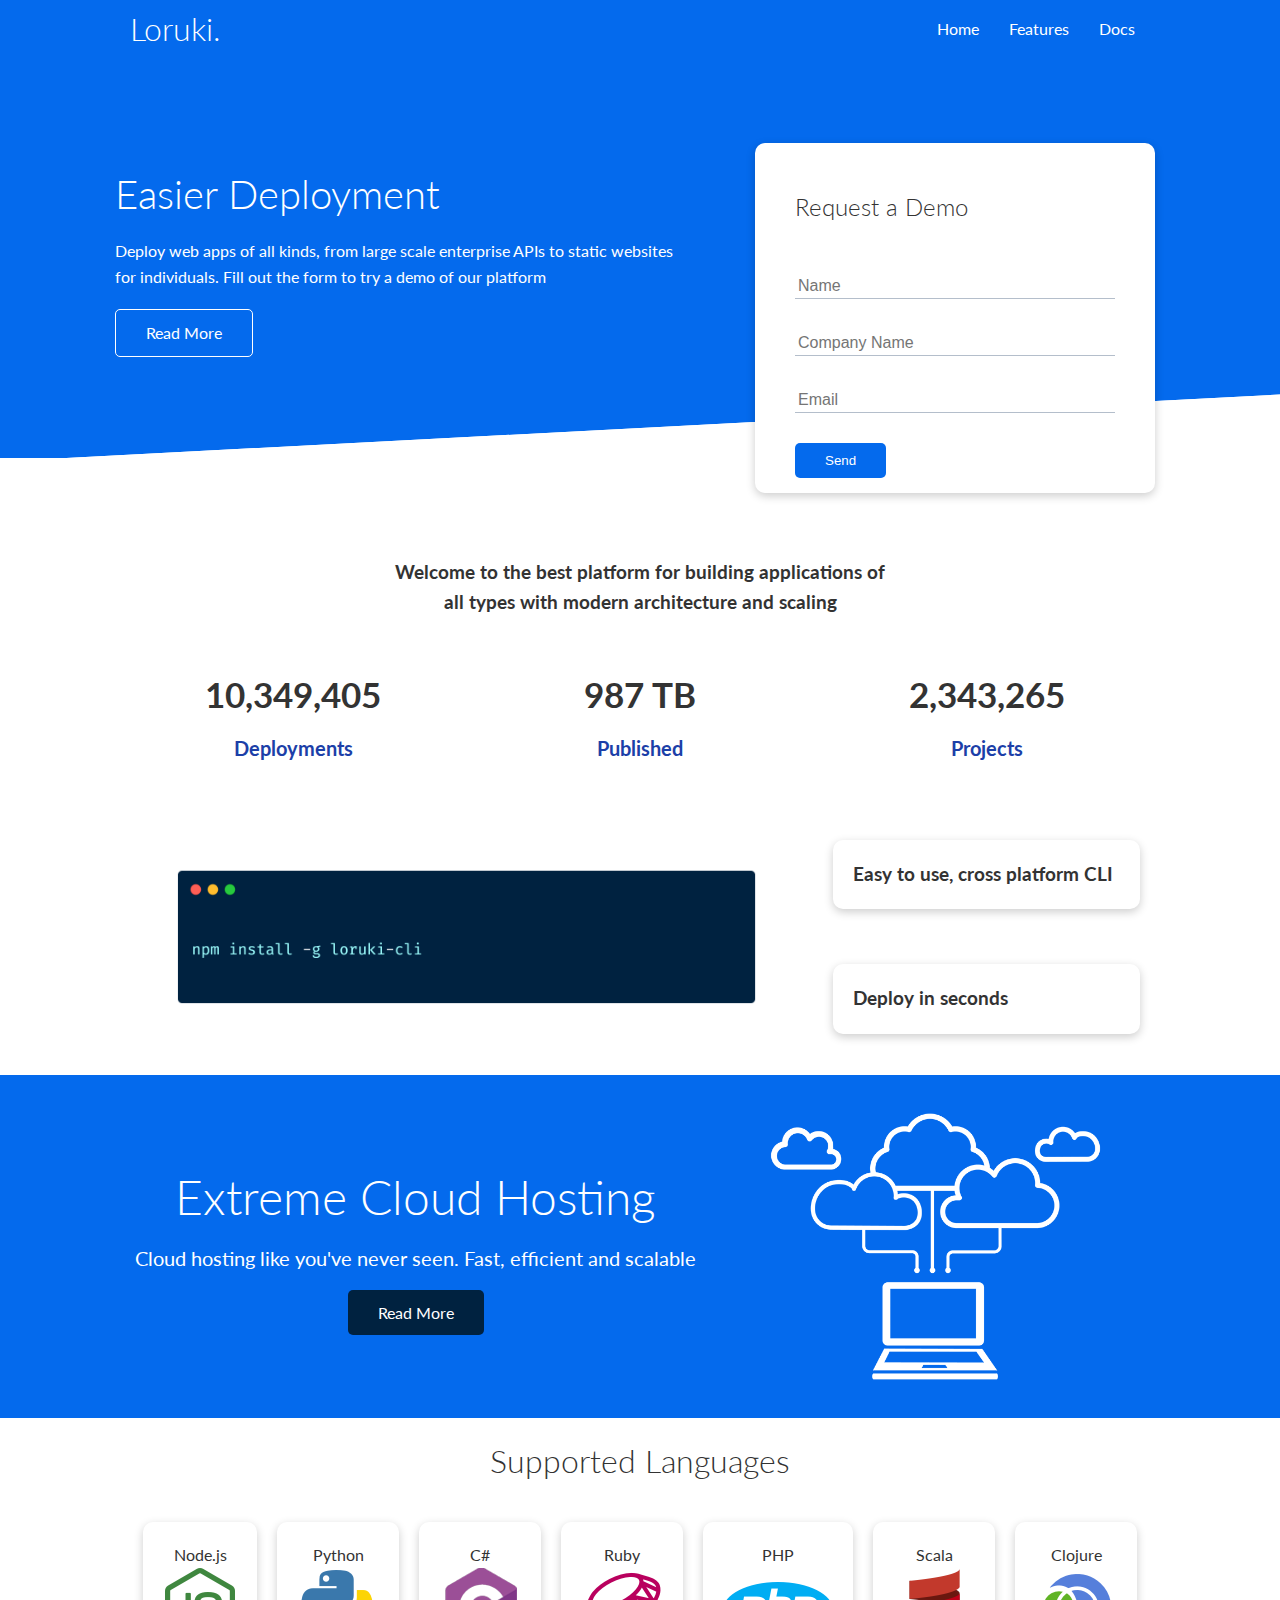
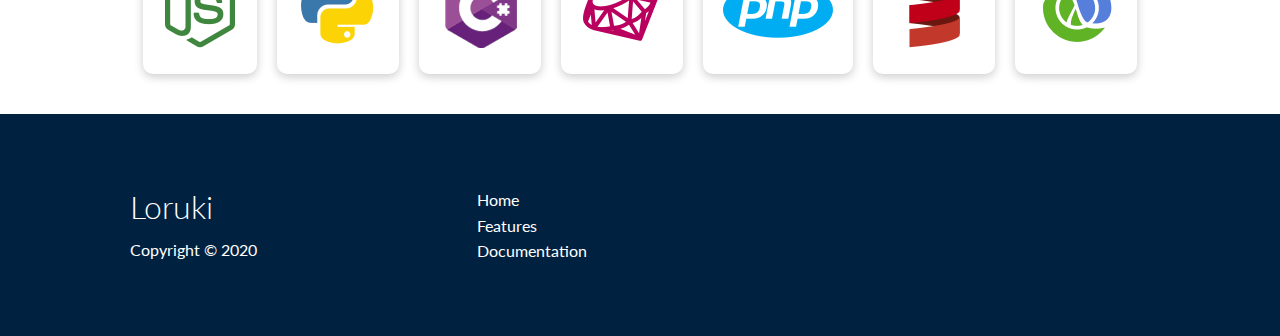
==== index.html @ 9afb68d4 "Initial commit" ====
<!DOCTYPE html>
<html lang="en">
  <head>
    <meta charset="UTF-8" />
    <meta name="viewport" content="width=device-width, initial-scale=1.0" />
    <link
      rel="stylesheet"
      href="https://cdnjs.cloudflare.com/ajax/libs/font-awesome/6.5.1/css/all.min.css"
      integrity="sha512-DTOQO9RWCH3ppGqcWaEA1BIZOC6xxalwEsw9c2QQeAIftl+Vegovlnee1c9QX4TctnWMn13TZye+giMm8e2LwA=="
      crossorigin="anonymous"
      referrerpolicy="no-referrer"
    />
    <link rel="stylesheet" href="css/utilities.css" />
    <link rel="stylesheet" href="css/style.css" />
    <title>Loruki | Cloud Hosting For Everyone</title>
  </head>
  <body>
    <!-- Navbar -->
    <div class="navbar">
      <div class="container flex">
        <h1 class="logo">Loruki.</h1>
        <nav>
          <ul>
            <li><a href="index.html">Home</a></li>
            <li><a href="features.html">Features</a></li>
            <li><a href="docs.html">Docs</a></li>
          </ul>
        </nav>
      </div>
    </div>

    <!-- Showcase -->
    <section class="showcase">
      <div class="container grid">
        <div class="showcase-text">
          <h1>Easier Deployment</h1>
          <p>
            Deploy web apps of all kinds, from large scale enterprise APIs to
            static websites for individuals. Fill out the form to try a demo of
            our platform
          </p>
          <a href="features.html" class="btn btn-outline">Read More</a>
        </div>
        <div class="showcase-form card">
          <h2>Request a Demo</h2>
          <form
            name="contact"
            method="POST"
            netlify-honeypot="bot-field"
            data-netlify="true"
          >
            <input type="hidden" name="contat" value="contact" />
            <p class="hidden">
              <label
                >Don't fill this out if you're human: <input name="bot-field"
              /></label>
            </p>
            <div class="form-control">
              <input type="text" name="name" placeholder="Name" required />
            </div>
            <div class="form-control">
              <input
                type="text"
                name="company"
                placeholder="Company Name"
                required
              />
            </div>
            <div class="form-control">
              <input type="email" name="email" placeholder="Email" required />
            </div>
            <input type="submit" value="Send" class="btn btn-primary" />
          </form>
        </div>
      </div>
    </section>

    <!-- Stats -->
    <div class="stats">
      <div class="container">
        <h3 class="stats-heading text-center my-1">
          Welcome to the best platform for building applications of all types
          with modern architecture and scaling
        </h3>

        <div class="grid grid-3 text-center my-4">
          <div>
            <i class="fas fa-server fa-3x"></i>
            <h3>10,349,405</h3>
            <p class="text-secondary">Deployments</p>
          </div>
          <div>
            <i class="fas fa-upload fa-3x"></i>
            <h3>987 TB</h3>
            <p class="text-secondary">Published</p>
          </div>
          <div>
            <i class="fas fa-project-diagram fa-3x"></i>
            <h3>2,343,265</h3>
            <p class="text-secondary">Projects</p>
          </div>
        </div>
      </div>
    </div>

    <!-- Cli -->
    <section class="cli">
      <div class="container grid">
        <img src="images/cli.png" alt="" />
        <div class="card">
          <h3>Easy to use, cross platform CLI</h3>
        </div>
        <div class="card">
          <h3>Deploy in seconds</h3>
        </div>
      </div>
    </section>

    <!-- Cloud -->
    <section class="cloud bg-primary my-2 py-2">
      <div class="container grid">
        <div class="text-center">
          <h2 class="lg">Extreme Cloud Hosting</h2>
          <p class="lead my-1">
            Cloud hosting like you've never seen. Fast, efficient and scalable
          </p>
          <a href="features.html" class="btn btn-dark">Read More</a>
        </div>
        <img src="images/cloud.png" alt="" />
      </div>
    </section>

    <!-- Languages -->
    <section class="languages">
      <h2 class="md text-center my-2">Supported Languages</h2>
      <div class="container flex">
        <div class="card">
          <div class="h4">Node.js</div>
          <img src="images/logos/node.png" />
        </div>
        <div class="card">
          <div class="h4">Python</div>
          <img src="images/logos/python.png" />
        </div>
        <div class="card">
          <div class="h4">C#</div>
          <img src="images/logos/csharp.png" />
        </div>
        <div class="card">
          <div class="h4">Ruby</div>
          <img src="images/logos/ruby.png" />
        </div>
        <div class="card">
          <div class="h4">PHP</div>
          <img src="images/logos/php.png" />
        </div>
        <div class="card">
          <div class="h4">Scala</div>
          <img src="images/logos/scala.png" />
        </div>
        <div class="card">
          <div class="h4">Clojure</div>
          <img src="images/logos/clojure.png" />
        </div>
      </div>
    </section>

    <!-- Footer -->
    <footer class="footer bg-dark py-5">
      <div class="container grid grid-3">
        <div>
          <h1>Loruki</h1>
          <p>Copyright &copy; 2020</p>
        </div>
        <nav>
          <ul>
            <li><a href="index.html">Home</a></li>
            <li><a href="features.html">Features</a></li>
            <li><a href="docs.html">Documentation</a></li>
          </ul>
        </nav>
        <div class="social">
          <a href="#"><i class="fab fa-github fa-2x"></i></a>
          <a href="#"><i class="fab fa-facebook fa-2x"></i></a>
          <a href="#"><i class="fab fa-instagram fa-2x"></i></a>
          <a href="#"><i class="fab fa-twitter fa-2x"></i></a>
        </div>
      </div>
    </footer>
  </body>
</html>
---- css/utilities.css ----
.container {
  max-width: 1100px;
  margin: 0 auto;
  overflow: auto;
  padding: 0 40px;
}

.card {
  background-color: #fff;
  color: #333f;
  border-radius: 10px;
  box-shadow: 0 3px 10px rgba(0, 0, 0, 0.2);
  padding: 20px;
  margin: 10px;
}

.btn {
  display: inline-block;
  padding: 10px 30px;
  cursor: pointer;
  background: var(--primary-color);
  color: #fff;
  border: none;
  border-radius: 5px;
}

.btn-outline {
  background-color: transparent;
  border: 1px #fff solid;
}

.btn:hover {
  transform: scale(0.98);
}

/* Backgrounds & Coloured Buttons */
.bg-primary,
.btn-primary {
  background-color: var(--primary-color);
  color: #fff;
}

.bg-secondary,
.btn-secondary {
  background-color: var(--secondary-color);
  color: #fff;
}

.bg-dark,
.btn-dark {
  background-color: var(--dark-color);
  color: #fff;
}

.bg-light,
.btn-light {
  background-color: var(--light-color);
  color: #333;
}

.bg-primary a,
.btn-primary a,
.bg-secondary a,
.btn-secondary a,
.bg-dark a,
.btn-dark a {
  color: #fff;
}

/* Text Colours */
.text-primary {
  color: var(--primary-color);
}

.text-secondary {
  color: var(--secondary-color);
}

.text-dark {
  color: var(--dark-color);
}

.text-light {
  color: var(--light-color);
}

/* Text Sizes */
.lead {
  font-size: 20px;
}

.sm {
  font-size: 1rem;
}

.md {
  font-size: 2rem;
}

.lg {
  font-size: 3rem;
}

.xl {
  font-size: 4rem;
}

.text-center {
  text-align: center;
}

/* Alert */
.alert {
  background-color: var(--light-color);
  padding: 10px 20px;
  font-weight: bold;
  margin: 15px 0;
}

.alert i {
  margin-right: 10px;
}

.alert-success {
  background-color: var(--success-color);
  color: #fff;
}

.alert-error {
  background-color: var(--error-color);
  color: #fff;
}

.flex {
  display: flex;
  justify-content: center;
  align-items: center;
  height: 100%;
}

.grid {
  display: grid;
  grid-template-columns: repeat(2, 1fr);
  gap: 20px;
  justify-content: center;
  align-items: center;
  height: 100%;
}

.grid-3 {
  grid-template-columns: repeat(3, 1fr);
}

/* Margin */
.my-1 {
  margin: 1rem 0;
}

.my-2 {
  margin: 1.5rem 0;
}

.my-3 {
  margin: 2rem 0;
}

.my-4 {
  margin: 3rem 0;
}

.my-5 {
  margin: 4rem 0;
}

.m-1 {
  margin: 1rem;
}

.m-2 {
  margin: 1.5rem;
}

.m-3 {
  margin: 2rem;
}

.m-4 {
  margin: 3rem;
}

.m-5 {
  margin: 4rem;
}

/* Padding */
.py-1 {
  padding: 1rem 0;
}

.py-2 {
  padding: 1.5rem 0;
}

.py-3 {
  padding: 2rem 0;
}

.py-4 {
  padding: 3rem 0;
}

.py-5 {
  padding: 4rem 0;
}

.p-1 {
  padding: 1rem;
}

.p-2 {
  padding: 1.5rem;
}

.p-3 {
  padding: 2rem;
}

.p-4 {
  padding: 3rem;
}

.p-5 {
  padding: 4rem;
}
---- css/style.css ----
@import url("https://fonts.googleapis.com/css2?family=Lato:wght@300&display=swap");

:root {
  --primary-color: #046aed;
  --secondary-color: #1c3fa8;
  --dark-color: #002240;
  --light-color: #f4f4f4;
  --success-color: #5cb85c;
  --error-color: #d9534f;
}

* {
  box-sizing: border-box;
  padding: 0;
  margin: 0;
}

body {
  font-family: "Lato", sans-serif;
  color: #333;
  line-height: 1.6;
}

ul {
  list-style-type: none;
}

a {
  text-decoration: none;
  color: #333;
}

h1,
h2 {
  font-weight: 300;
  line-height: 1.2;
  margin: 10px 0;
}

p {
  margin: 10px 0;
}

img {
  width: 100%;
}

code,
pre {
  background: #333;
  color: #fff;
  padding: 10px;
}

.hidden {
  visibility: hidden;
  height: 0;
}

/* Navbar */
.navbar {
  background-color: var(--primary-color);
  color: #fff;
}

.navbar ul {
  display: flex;
}

.navbar a {
  color: #fff;
  padding: 10px;
  margin: 0 5px;
}

.navbar a:hover {
  border-bottom: 2px #fff solid;
}

.navbar .flex {
  justify-content: space-between;
}

/* Showcase */
.showcase {
  height: 400px;
  background-color: var(--primary-color);
  color: #fff;
  position: relative;
}

.showcase h1 {
  font-size: 40px;
}

.showcase p {
  margin: 20px 0;
}

.showcase .grid {
  grid-template-columns: 55% 45%;
  gap: 30px;
  overflow: visible;
}

.showcase-text {
  animation: slideInFromLeft 1s ease-in;
}

.showcase-form {
  position: relative;
  top: 60px;
  height: 350px;
  width: 400px;
  padding: 40px;
  z-index: 100;
  justify-self: flex-end;
  animation: slideInFromRight 1s ease-in;
}

.showcase-form .form-control {
  margin: 30px 0;
}

.showcase-form input[type="text"],
.showcase-form input[type="email"] {
  border: 0;
  border-bottom: 1px solid #b4becb;
  width: 100%;
  padding: 3px;
  font-size: 16px;
}

.showcase-form input:focus {
  outline: none;
}

.showcase::before,
.showcase::after {
  content: "";
  position: absolute;
  height: 100px;
  bottom: -70px;
  right: 0;
  left: 0;
  background: #fff;
  transform: skewY(-3deg);
  -webkit-transform: skewY(-3deg);
  -moz-transform: skewY(-3deg);
  -ms-transform: skewY(-3deg);
}

/* Stats */
.stats {
  padding-top: 100px;
  animation: slideInFromBottom 1s ease-in;
}

.stats-heading {
  max-width: 500px;
  margin: auto;
}

.stats .grid h3 {
  font-size: 35px;
}

.stats .grid p {
  font-size: 20px;
  font-weight: bold;
}

/* Cli */
.cli .grid {
  grid-template-columns: repeat(3, 1fr);
  grid-template-rows: repeat(2, 1fr);
}

.cli .grid > *:first-child {
  grid-column: 1 / span 2;
  grid-row: 1 / span 2;
}

/* Cloud */
.cloud .grid {
  grid-template-columns: 4fr 3fr;
}

/* Languages */
.languages .flex {
  flex-wrap: wrap;
}

.languages .card {
  text-align: center;
  margin: 18px 10px 40px;
  transition: transform 0.1s ease-in;
}

.languages .card h4 {
  font-size: 20px;
  margin-bottom: 10px;
}

.languages .card:hover {
  transform: translateY(-15px);
}

/* Features */
.features-head img,
.docs-head img {
  width: 200px;
  justify-self: flex-end;
}

.features-sub-head img {
  width: 300px;
  justify-self: flex-end;
}

.features-main .card > i {
  margin-right: 20px;
}

.features-main .grid > *:first-child {
  grid-column: 1 / span 3;
}

.features-main .grid > *:nth-child(2) {
  grid-column: 1 / span 2;
}

.features-main .grid {
  padding: 30px;
}

/* Docs */
.docs-main h3 {
  margin: 20px 0;
}

.docs-main .grid {
  grid-template-columns: 1fr 2fr;
  align-items: flex-start;
}

.docs-main nav li {
  font-size: 17px;
  padding-bottom: 5px;
  margin-bottom: 5px;
  border-bottom: 1px #ccc solid;
}

.docs-main a:hover {
  font-weight: bold;
}

/* Footer */
.footer .social a {
  margin: 0 10px;
}

/* Animations */
@keyframes slideInFromLeft {
  0% {
    transform: translateX(-100%);
  }

  100% {
    transform: translateX(0);
  }
}

@keyframes slideInFromRight {
  0% {
    transform: translateX(100%);
  }

  100% {
    transform: translateX(0);
  }
}

@keyframes slideInFromTop {
  0% {
    transform: translateY(-100%);
  }

  100% {
    transform: translateY(0);
  }
}

@keyframes slideInFromBottom {
  0% {
    transform: translateY(100%);
  }

  100% {
    transform: translateY(0);
  }
}

/* Tablets and Under */
@media (max-width: 768px) {
  .grid,
  .showcase .grid,
  .stats .grid,
  .cli .grid,
  .cloud .grid,
  .features-main .grid,
  .docs-main .grid {
    grid-template-columns: 1fr;
    grid-template-rows: 1fr;
  }

  .showcase {
    height: auto;
  }

  .showcase-text {
    text-align: center;
    margin-top: 40px;
  }

  .showcase-form {
    justify-self: center;
    margin: auto;
  }

  .cli .grid > *:first-child {
    grid-column: 1;
    grid-row: 1;
  }

  .features-head,
  .features-sub-head,
  .docs-head {
    text-align: center;
  }

  .features-head img,
  .features-sub-head img,
  .docs-head img {
    justify-self: center;
  }

  .features-main .grid > *:first-child,
  .features-main .grid > *:nth-child(2) {
    grid-column: 1;
  }
}

/* Mobile */
@media (max-width: 500px) {
  .navbar {
    height: 110px;
  }

  .navbar .flex {
    flex-direction: column;
  }

  .navbar ul {
    padding: 10px;
    background-color: rgba(0, 0, 0, 0.1);
  }
}
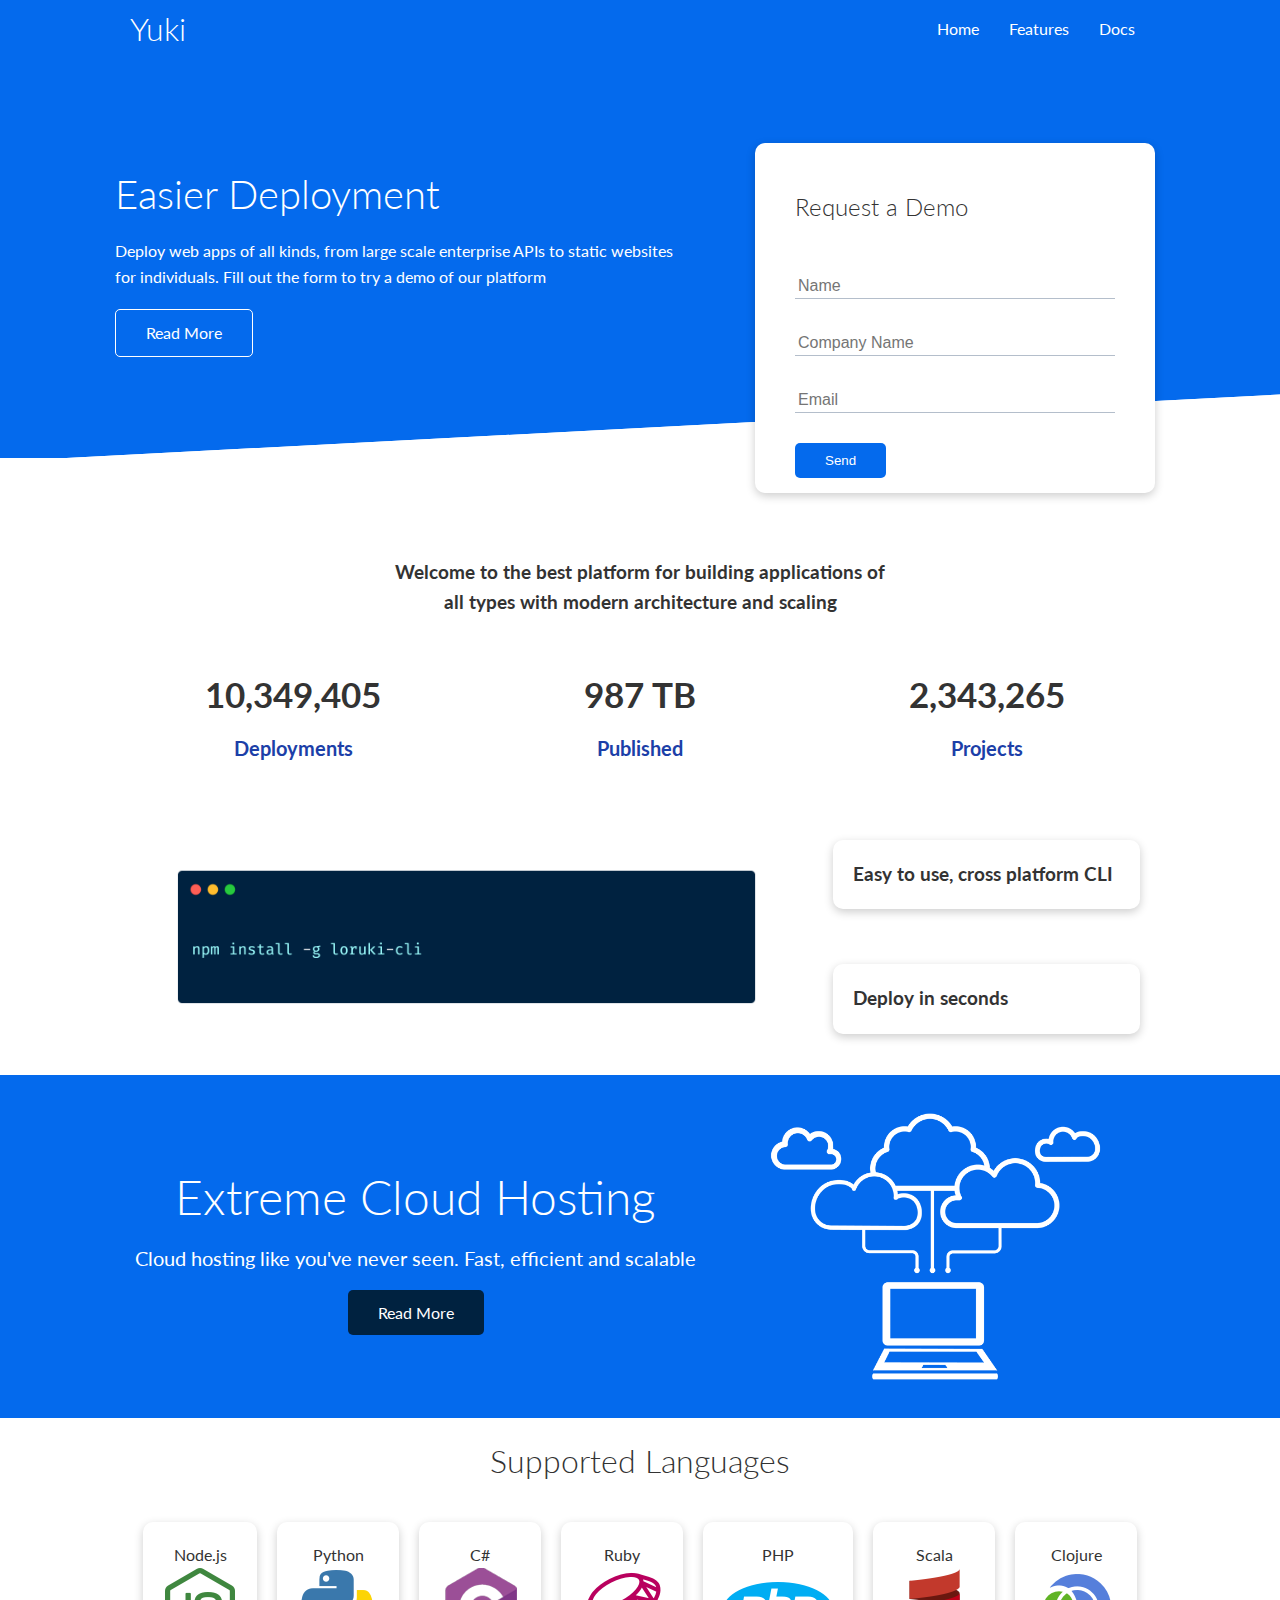
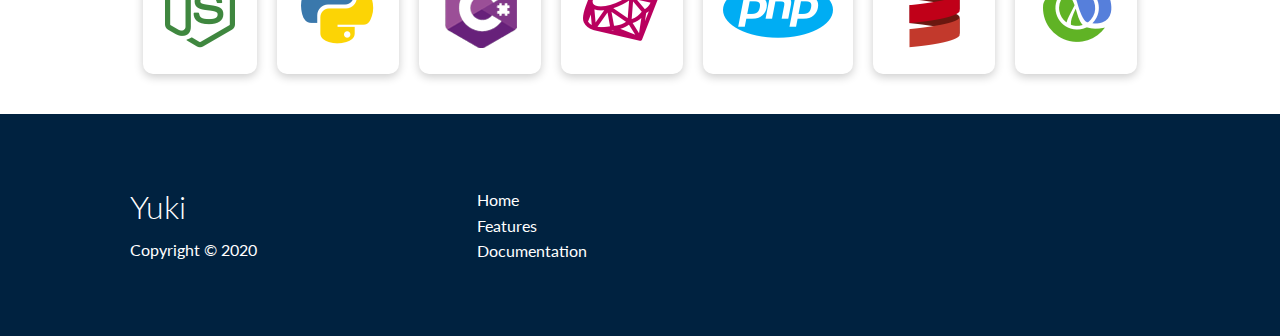
==== commit 9d898985: "typos" ====
--- a/index.html
+++ b/index.html
@@ -12,13 +12,13 @@
     />
     <link rel="stylesheet" href="css/utilities.css" />
     <link rel="stylesheet" href="css/style.css" />
-    <title>Loruki | Cloud Hosting For Everyone</title>
+    <title>Yuki | Cloud Hosting For Everyone</title>
   </head>
   <body>
     <!-- Navbar -->
     <div class="navbar">
       <div class="container flex">
-        <h1 class="logo">Loruki.</h1>
+        <h1 class="logo">Yuki</h1>
         <nav>
           <ul>
             <li><a href="index.html">Home</a></li>
@@ -49,7 +49,7 @@
             netlify-honeypot="bot-field"
             data-netlify="true"
           >
-            <input type="hidden" name="contat" value="contact" />
+            <input type="hidden" name="contact" value="contact" />
             <p class="hidden">
               <label
                 >Don't fill this out if you're human: <input name="bot-field"
@@ -169,7 +169,7 @@
     <footer class="footer bg-dark py-5">
       <div class="container grid grid-3">
         <div>
-          <h1>Loruki</h1>
+          <h1>Yuki</h1>
           <p>Copyright &copy; 2020</p>
         </div>
         <nav>
